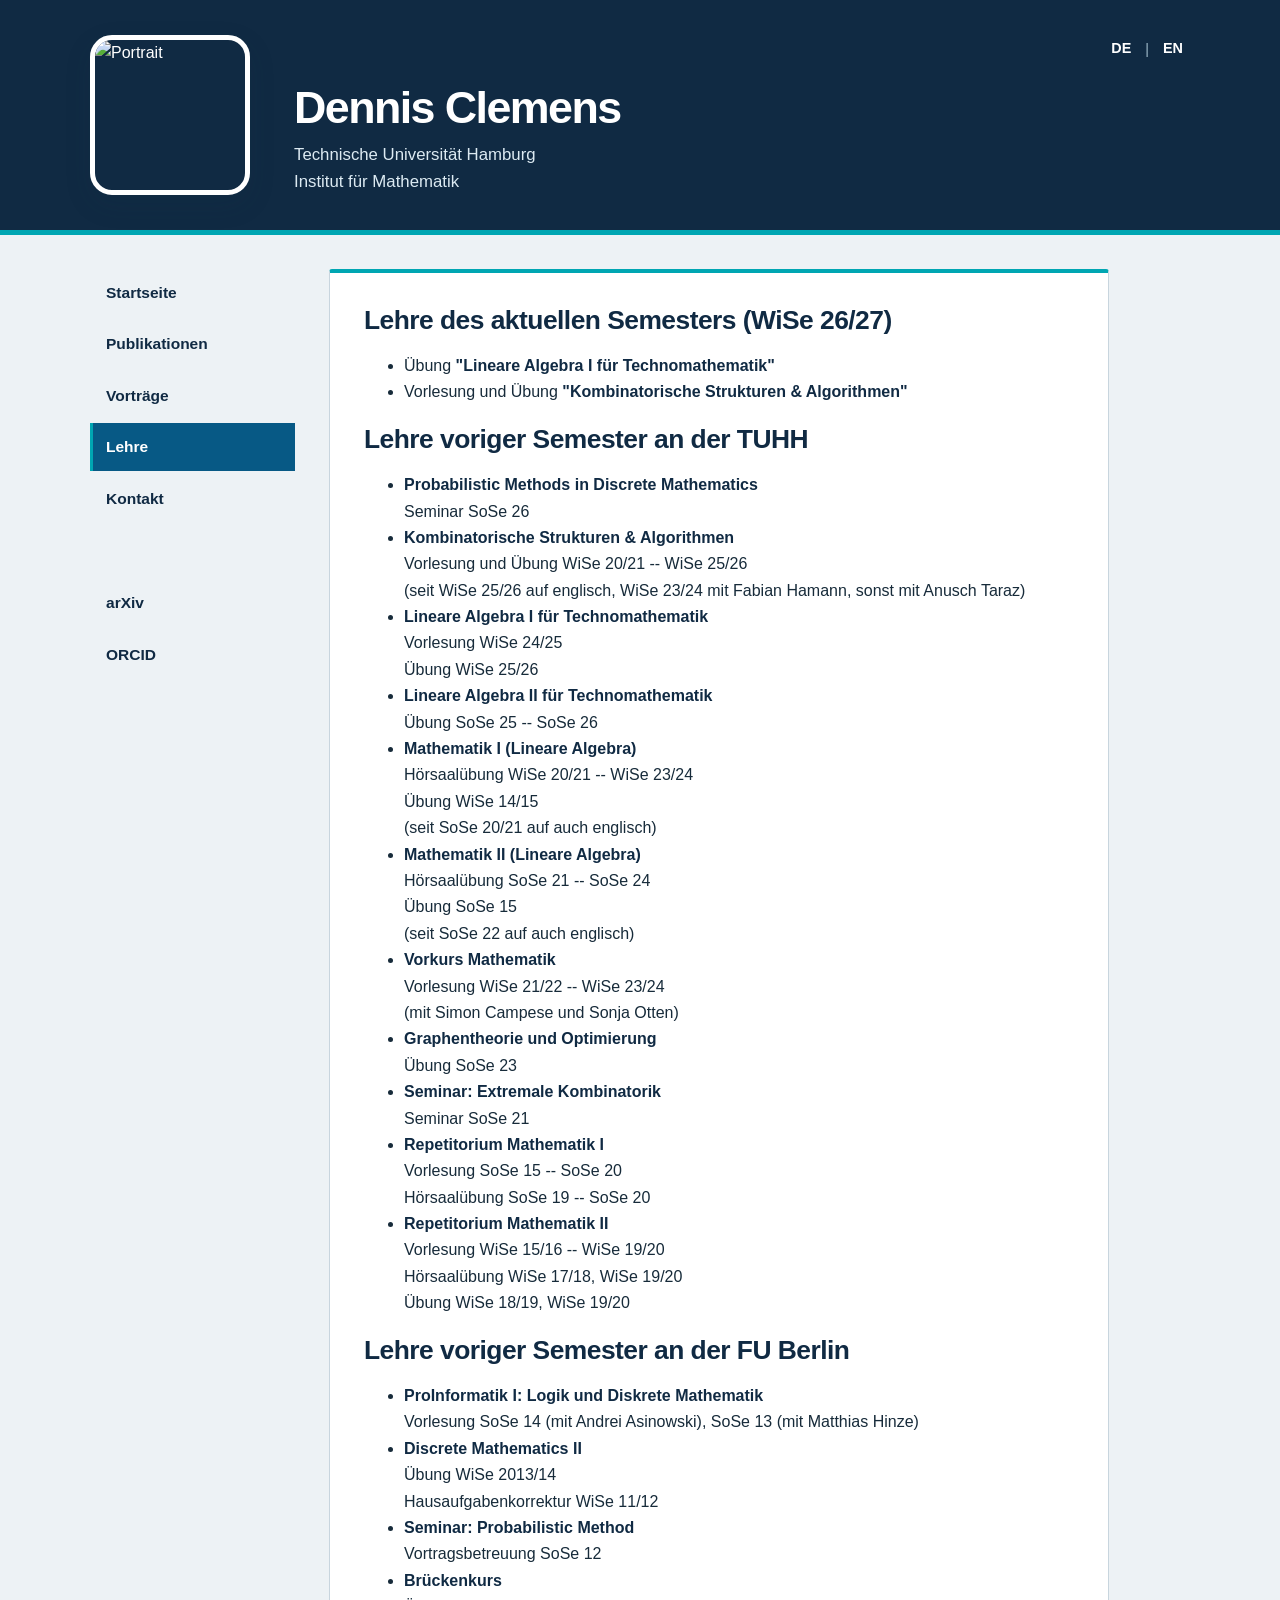
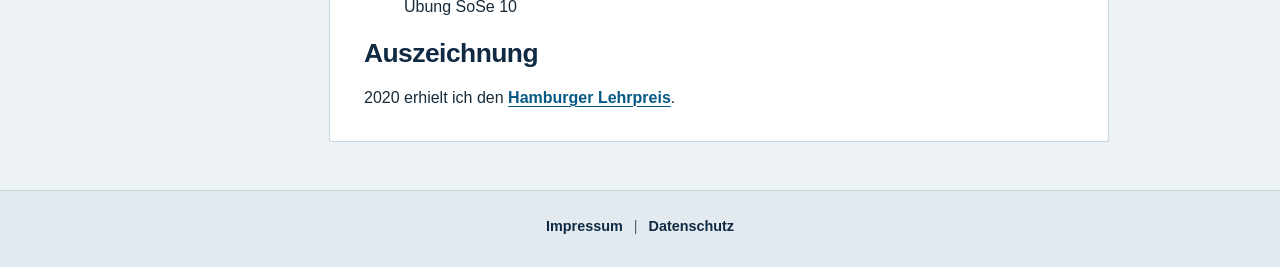
==== lehre.html @ a91b389d "Add files via upload" ====
<!DOCTYPE html>
<html lang="de">

<head>

<meta charset="UTF-8">

<title>Dennis Clemens Lehre</title>

<meta name="viewport" content="width=device-width, initial-scale=1.0">

<link rel="stylesheet" href="style.css">

</head>


<body>


<!-- Kopfzeile -->

<header>

<div class="seite kopf">


    <div class="portrait">

        <img src="bilder/portrait.jpg"
             alt="Portrait">

    </div>


    <div class="titel">

        <div class="sprache">

            <a href="lehre.html">DE</a>
            |
            <a href="en/lehre.html">EN</a>

        </div>


        <h1>
            Dennis Clemens
        </h1>


        <p class="position">
            Technische Universität Hamburg <br>
            Institut für Mathematik
        </p>


    </div>


</div>

</header>




<!-- Hauptbereich -->


<div class="seite hauptbereich">


<aside>

<nav>

<a href="index.html">
Startseite
</a>

<a href="publikationen.html">
Publikationen
</a>


<a href="talks.html">
Vorträge
</a>


<a class="active" href="lehre.html">
Lehre
</a>


<a href="kontakt.html">
Kontakt
</a>


</nav>

<br><br>


<a href="https://arxiv.org/a/clemens_d_1.html">
arXiv
</a>


<a href="https://orcid.org/0000-0001-5940-6556">
ORCID
</a>



</aside>





<main>


<section id="lehre">

<h2>Lehre des aktuellen Semesters (WiSe 26/27)</h2>

<ul>
    <li>
    Übung <strong>"Lineare Algebra I für Technomathematik"</strong> 
    </li>

    <li>
    Vorlesung und Übung <strong>"Kombinatorische Strukturen & Algorithmen"</strong> 
    </li>
</ul>

<h2>Lehre voriger Semester an der TUHH</h2>

<ul>
    <li>
     	<strong>Probabilistic Methods in Discrete Mathematics</strong><br>
	Seminar SoSe 26 
    </li>

    <li>
    	<strong>Kombinatorische Strukturen & Algorithmen</strong><br>
	Vorlesung und Übung WiSe 20/21 -- WiSe 25/26 <br>
	(seit WiSe 25/26 auf englisch, WiSe 23/24 mit Fabian Hamann, sonst mit Anusch Taraz) 
    </li>

    <li>
    	<strong>Lineare Algebra I für Technomathematik</strong><br>
	Vorlesung WiSe 24/25 <br>
	Übung WiSe 25/26 
    </li>

    <li>
     	<strong>Lineare Algebra II für Technomathematik</strong><br> 
	Übung SoSe 25 -- SoSe 26
    </li>

    <li>
     	<strong>Mathematik I (Lineare Algebra)</strong><br> 
	Hörsaalübung WiSe 20/21 -- WiSe 23/24 <br>
	Übung WiSe 14/15 <br>
	(seit SoSe 20/21 auf auch englisch)
    </li>

    <li>
    	<strong>Mathematik II (Lineare Algebra)</strong><br>
	Hörsaalübung SoSe 21 -- SoSe 24 <br>
	Übung SoSe 15 <br>
	(seit SoSe 22 auf auch englisch)
    </li>

    <li>
    	<strong>Vorkurs Mathematik</strong><br> 
	Vorlesung WiSe 21/22 -- WiSe 23/24 <br>
	(mit Simon Campese und Sonja Otten)
    </li>

    <li>
    	<strong>Graphentheorie und Optimierung</strong><br> 
	Übung SoSe 23 
    </li>


    <li>
    	<strong>Seminar: Extremale Kombinatorik</strong><br> 
	Seminar SoSe 21 
    </li>

    <li>
     	<strong>Repetitorium Mathematik I</strong><br> 
	Vorlesung SoSe 15 -- SoSe 20<br> 
	Hörsaalübung SoSe 19 -- SoSe 20<br>
    </li>

    <li>
    	<strong>Repetitorium Mathematik II</strong><br> 
	Vorlesung WiSe 15/16 -- WiSe 19/20<br>
	Hörsaalübung WiSe 17/18, WiSe 19/20<br> 
	Übung WiSe 18/19, WiSe 19/20
    </li>
</ul>

<h2>Lehre voriger Semester an der FU Berlin</h2>    

<ul>
    <li>
    	<strong>ProInformatik I: Logik und Diskrete Mathematik</strong><br>
    	Vorlesung SoSe 14 (mit Andrei Asinowski), SoSe 13 (mit Matthias Hinze) 
    </li>

    <li>
    	<strong>Discrete Mathematics II</strong><br> 
	Übung WiSe 2013/14<br> 
	Hausaufgabenkorrektur WiSe 11/12
    </li>

    <li>
    	<strong>Seminar: Probabilistic Method</strong><br> 
	Vortragsbetreuung SoSe 12
    </li>

    <li>
    	<strong>Brückenkurs</strong><br> 
	Übung SoSe 10 
    </li>

</ul>



<h2>Auszeichnung</h2>

2020 erhielt ich den 
<a href="https://intranet.tuhh.de/presse/pressemitteilung_einzeln.php?id=13450&Lang=en">Hamburger Lehrpreis</a>.



</section>



</main>


</div>





<footer>

<div class="seite">

<a href="impressum.html">
Impressum
</a>

|

<a href="datenschutz.html">
Datenschutz
</a>


</div>

</footer>



<script src="script.js"></script>


</body>

</html>
---- style.css ----
/* Farbkräftigere, reduzierte Variante – HTML bleibt unverändert */

:root {
    --navy: #102a43;
    --blue: #075985;
    --cyan: #00a6b2;
    --cyan-soft: #dff7f7;
    --ink: #172b3a;
    --muted: #4b6170;
    --paper: #ffffff;
    --page: #edf2f5;
    --line: #c8d5de;
    --accent: #e05a33;
    --shadow-sm: 0 3px 10px rgba(16, 42, 67, 0.07);
    --shadow-md: 0 7px 18px rgba(16, 42, 67, 0.08);
}

*,
*::before,
*::after {
    box-sizing: border-box;
}

html {
    scroll-behavior: smooth;
    scroll-padding-top: 24px;
}

body {
    margin: 0;
    font-family: "Helvetica Neue", Arial, sans-serif;
    color: var(--ink);
    font-size: 16px;
    line-height: 1.65;
    background: var(--page);
    -webkit-font-smoothing: antialiased;
    text-rendering: optimizeLegibility;
}

img {
    max-width: 100%;
}

a {
    transition: color 160ms ease, background-color 160ms ease, border-color 160ms ease;
}

a:focus-visible {
    outline: 3px solid var(--accent);
    outline-offset: 3px;
    border-radius: 3px;
}

.seite {
    width: min(100% - 48px, 1100px);
    margin-inline: auto;
    padding: 0;
}

/* Kopfbereich: kräftiger Farbakzent, wenig Dekoration */
header {
    background: var(--navy);
    color: #ffffff;
    padding: 34px 0;
    border-bottom: 5px solid var(--cyan);
}

.kopf {
    display: grid;
    grid-template-columns: 166px minmax(0, 1fr);
    gap: 38px;
    align-items: center;
}

.portrait {
    width: 160px;
    max-width: 100%;
}

.portrait img {
    position: relative;
    z-index: 1;
    display: block;
    width: 160px;
    height: 160px;
    object-fit: cover;
    border: 5px solid var(--paper);
    border-radius: 22px;
    box-shadow: 0 10px 26px rgba(20, 47, 70, 0.15);
}

.titel {
    min-width: 0;
}

h1 {
    margin: 0 0 10px;
    color: #ffffff;
    font-size: clamp(2.1rem, 4vw, 2.8rem);
    font-weight: 750;
    line-height: 1.12;
    letter-spacing: -0.035em;
    text-wrap: balance;
}

.position {
    margin: 0;
    color: #dceaf2;
    font-size: 1.05rem;
    line-height: 1.6;
}

.sprache {
    display: flex;
    justify-content: flex-end;
    align-items: center;
    gap: 7px;
    margin-bottom: 16px;
    color: #9db8c8;
    font-size: 0.9rem;
}

.sprache a {
    display: inline-block;
    padding: 3px 7px;
    color: #ffffff;
    font-weight: 700;
    text-decoration: none;
    border-bottom: 2px solid transparent;
}

.sprache a:hover {
    color: #8cf0f0;
    border-bottom-color: var(--cyan);
}

/* Hauptbereich */
.hauptbereich {
    display: grid;
    grid-template-columns: 205px minmax(0, 1fr);
    gap: 34px;
    align-items: start;
    padding-top: 34px;
}

/* Navigation: klare Linien statt Kartenoptik */
aside {
    position: sticky;
    top: 22px;
    align-self: start;
    padding: 0;
    background: transparent;
    border: 0;
    border-radius: 0;
    box-shadow: none;
}

aside a {
    display: block;
    margin: 0 0 4px;
    padding: 11px 13px;
    border-left: 3px solid transparent;
    color: var(--navy);
    font-size: 0.97rem;
    font-weight: 600;
    text-decoration: none;
}

aside a:hover {
    color: var(--blue);
    background: #dce9ef;
    border-left-color: var(--blue);
}

nav a.active {
    color: #ffffff;
    background: var(--blue);
    border-left-color: var(--cyan);
    font-weight: 700;
}

/* Inhalt: einfache weiße Fläche, keine starke Karteninszenierung */
main {
    min-width: 0;
    width: 100%;
    max-width: 780px;
    padding: 30px 34px;
    background: var(--paper);
    border: 1px solid var(--line);
    border-top: 4px solid var(--cyan);
    border-radius: 3px;
    box-shadow: none;
}

section {
    margin-bottom: 0;
}

section + section {
    margin-top: 30px;
    padding-top: 28px;
    border-top: 1px solid var(--line);
}

h2 {
    margin: 0 0 14px;
    color: var(--navy);
    font-size: clamp(1.35rem, 2.5vw, 1.65rem);
    font-weight: 750;
    line-height: 1.3;
    letter-spacing: -0.02em;
}

p {
    margin-top: 0;
}

main p:last-child {
    margin-bottom: 0;
}

main a {
    color: var(--blue);
    font-weight: 650;
    text-decoration-thickness: 1px;
    text-underline-offset: 3px;
}

main a:hover {
    color: var(--accent);
}

strong {
    color: var(--navy);
    font-weight: 750;
}

/* Footer */
footer {
    margin-top: 48px;
    padding: 20px 0 24px;
    border-top: 1px solid var(--line);
    background: #e2eaf0;
    color: var(--muted);
    font-size: 0.9rem;
    text-align: center;
}

footer a {
    display: inline-block;
    padding: 4px 7px;
    color: var(--navy);
    font-weight: 600;
    text-decoration: none;
}

footer a:hover {
    color: var(--accent);
    text-decoration: underline;
}

/* Tablet */
@media (max-width: 800px) {
    .seite {
        width: min(100% - 36px, 680px);
    }

    header {
        padding: 28px 0;
    }

    .kopf {
        grid-template-columns: 126px minmax(0, 1fr);
        gap: 24px;
    }

    .portrait {
        width: 126px;
    }

    .portrait img {
        width: 120px;
        height: 120px;
    }

    .hauptbereich {
        grid-template-columns: 1fr;
        gap: 20px;
        padding-top: 26px;
    }

    aside {
        position: static;
    }

    nav {
        display: grid;
        grid-template-columns: repeat(2, minmax(0, 1fr));
        gap: 3px 8px;
    }

    aside a {
        margin: 0;
    }

    aside > a {
        display: inline-block;
        margin: 8px 8px 0 0;
    }

    main {
        max-width: none;
        padding: 28px;
    }

    footer {
        margin-top: 34px;
    }
}

/* Smartphone */
@media (max-width: 520px) {
    .seite {
        width: calc(100% - 28px);
    }

    header {
        padding: 24px 0 26px;
    }

    .kopf {
        grid-template-columns: 1fr;
        gap: 16px;
        text-align: center;
    }

    .portrait {
        margin-inline: auto;
    }

    .portrait img {
        margin-inline: auto;
    }

    .sprache {
        justify-content: center;
        margin-bottom: 14px;
    }

    h1 {
        font-size: clamp(1.8rem, 8vw, 2.25rem);
    }

    .hauptbereich {
        gap: 16px;
        padding-top: 18px;
    }

    nav {
        grid-template-columns: repeat(2, minmax(0, 1fr));
    }

    nav a {
        font-size: 0.9rem;
        text-align: center;
    }

    main {
        padding: 23px 19px;
    }

    section + section {
        margin-top: 24px;
        padding-top: 23px;
    }

    footer {
        margin-top: 28px;
    }
}

@media (prefers-reduced-motion: reduce) {
    html {
        scroll-behavior: auto;
    }

    *,
    *::before,
    *::after {
        transition-duration: 0.01ms !important;
        animation-duration: 0.01ms !important;
        animation-iteration-count: 1 !important;
    }
}
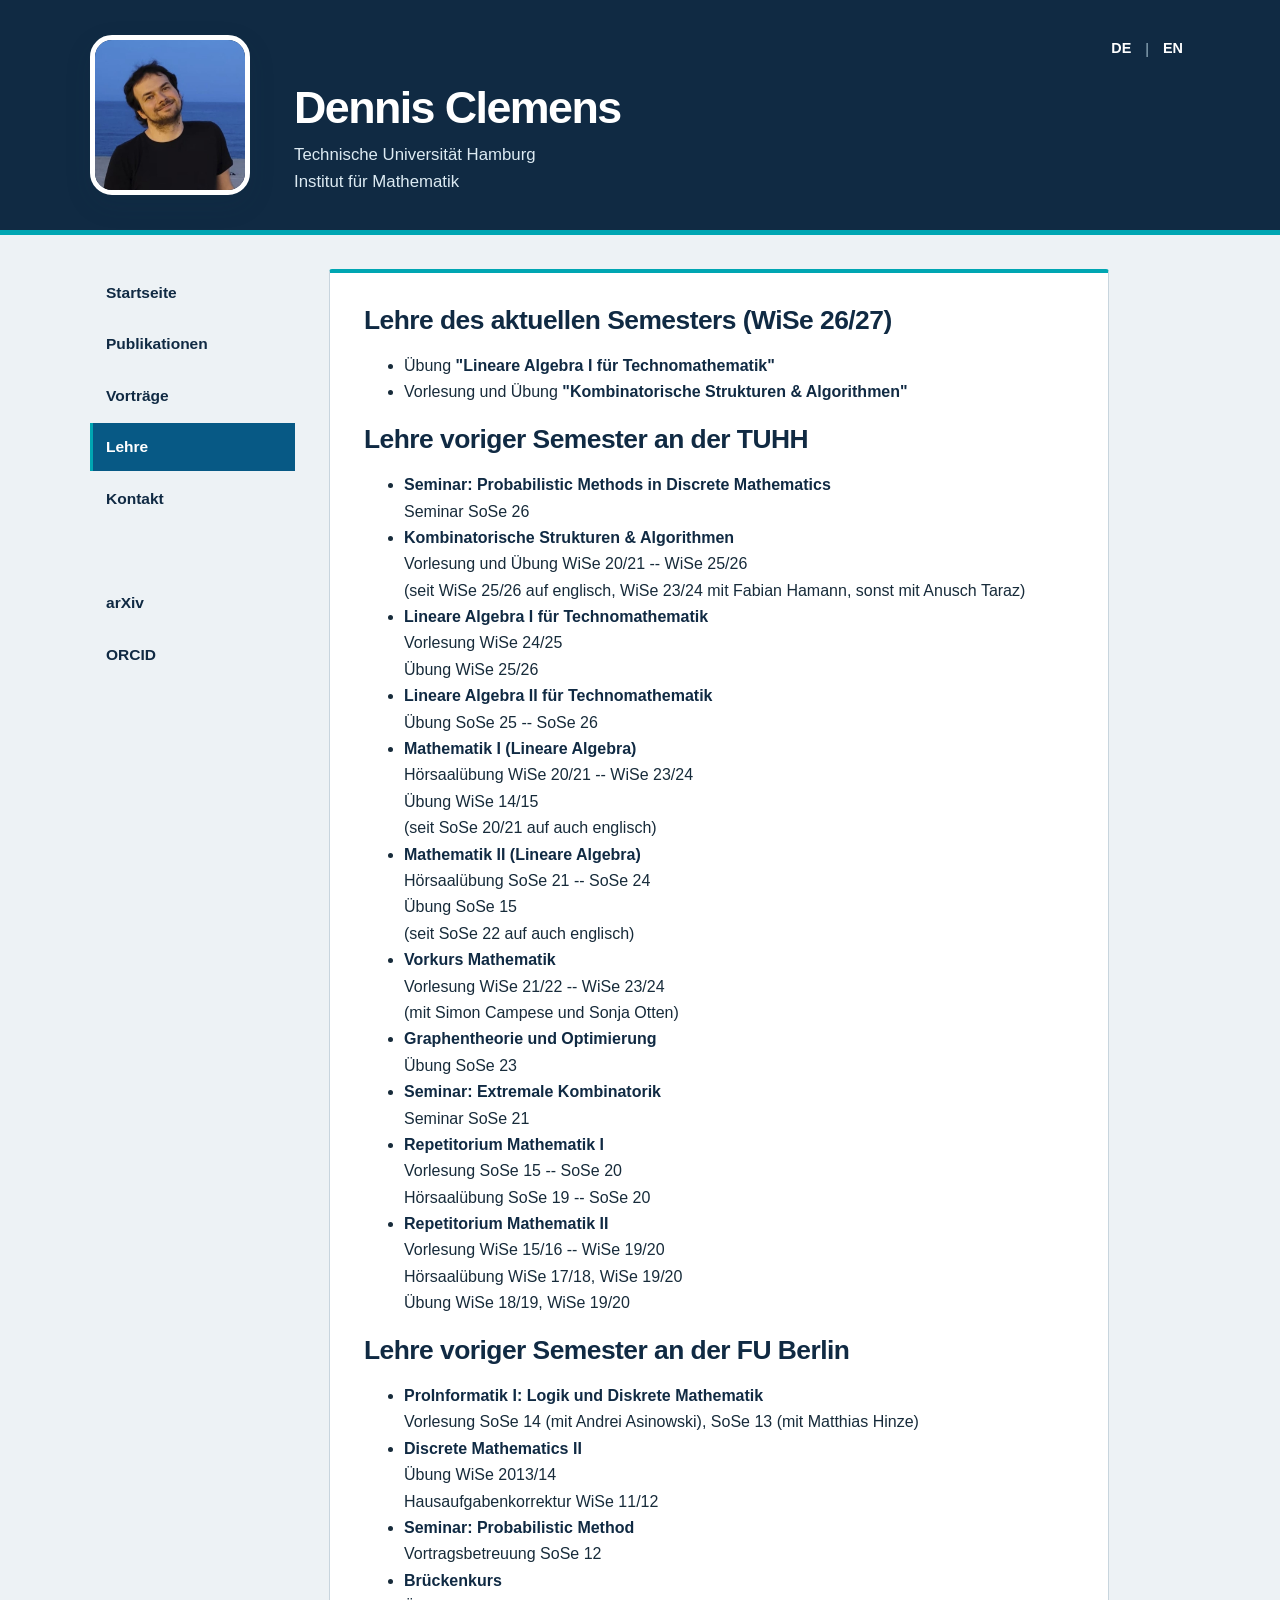
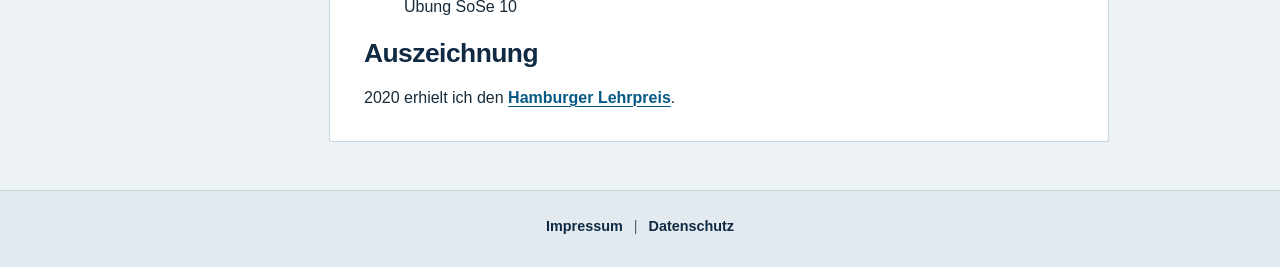
==== commit f45b2539: "Fix HTML encoding issues in lehre.html" ====
--- a/lehre.html
+++ b/lehre.html
@@ -141,7 +141,7 @@
 
 <ul>
     <li>
-     	<strong>Probabilistic Methods in Discrete Mathematics</strong><br>
+     	<strong>Seminar: Probabilistic Methods in Discrete Mathematics</strong><br>
 	Seminar SoSe 26 
     </li>
 
@@ -281,4 +281,4 @@
 
 </body>
 
-</html>+</html>
